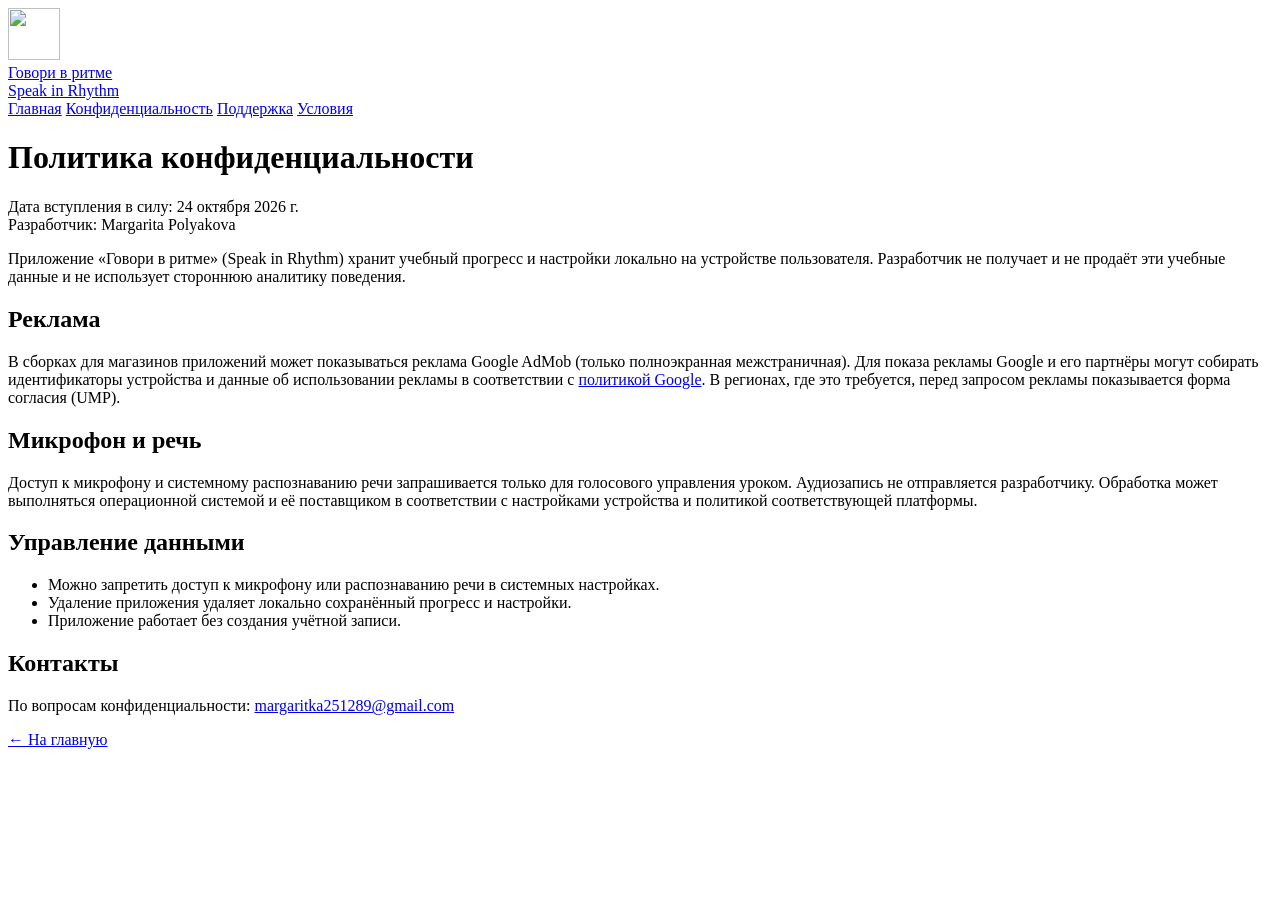
==== privacy.html @ 6a0f1fd0 "Add files via upload" ====
<!DOCTYPE html>
<html lang="ru">
<head>
  <meta charset="utf-8" />
  <meta name="viewport" content="width=device-width, initial-scale=1" />
  <title>Политика конфиденциальности — Говори в ритме</title>
  <meta name="description" content="Политика конфиденциальности приложения Говори в ритме." />
  <link rel="icon" href="assets/favicon.png" />
  <link rel="stylesheet" href="assets/style.css" />
</head>
<body>
  <header>
    <a class="brand" href="index.html">
      <img src="assets/favicon.png" alt="" width="52" height="52" />
      <div>
        <div class="brand-title">Говори в ритме</div>
        <div class="brand-sub">Speak in Rhythm</div>
      </div>
    </a>
    <nav>
      <a href="index.html">Главная</a>
      <a href="privacy.html">Конфиденциальность</a>
      <a href="support.html">Поддержка</a>
      <a href="terms.html">Условия</a>
    </nav>
  </header>

  <main class="card">
    <h1>Политика конфиденциальности</h1>
    <p class="meta">Дата вступления в силу: 24 октября 2026&nbsp;г.<br />
      Разработчик: Margarita Polyakova</p>

    <p>
      Приложение «Говори в ритме» (Speak in Rhythm) хранит учебный прогресс и настройки
      локально на устройстве пользователя. Разработчик не получает и не продаёт эти учебные
      данные и не использует стороннюю аналитику поведения.
    </p>

    <h2>Реклама</h2>
    <p>
      В сборках для магазинов приложений может показываться реклама Google AdMob
      (только полноэкранная межстраничная). Для показа рекламы Google и его партнёры могут
      собирать идентификаторы устройства и данные об использовании рекламы в соответствии с
      <a href="https://policies.google.com/privacy" rel="noopener noreferrer">политикой Google</a>.
      В регионах, где это требуется, перед запросом рекламы показывается форма согласия (UMP).
    </p>

    <h2>Микрофон и речь</h2>
    <p>
      Доступ к микрофону и системному распознаванию речи запрашивается только для голосового
      управления уроком. Аудиозапись не отправляется разработчику. Обработка может выполняться
      операционной системой и её поставщиком в соответствии с настройками устройства и политикой
      соответствующей платформы.
    </p>

    <h2>Управление данными</h2>
    <ul>
      <li>Можно запретить доступ к микрофону или распознаванию речи в системных настройках.</li>
      <li>Удаление приложения удаляет локально сохранённый прогресс и настройки.</li>
      <li>Приложение работает без создания учётной записи.</li>
    </ul>

    <h2>Контакты</h2>
    <p>
      По вопросам конфиденциальности:
      <a href="mailto:margaritka251289@gmail.com">margaritka251289@gmail.com</a>
    </p>
  </main>

  <footer>
    <a href="index.html">← На главную</a>
  </footer>
</body>
</html>
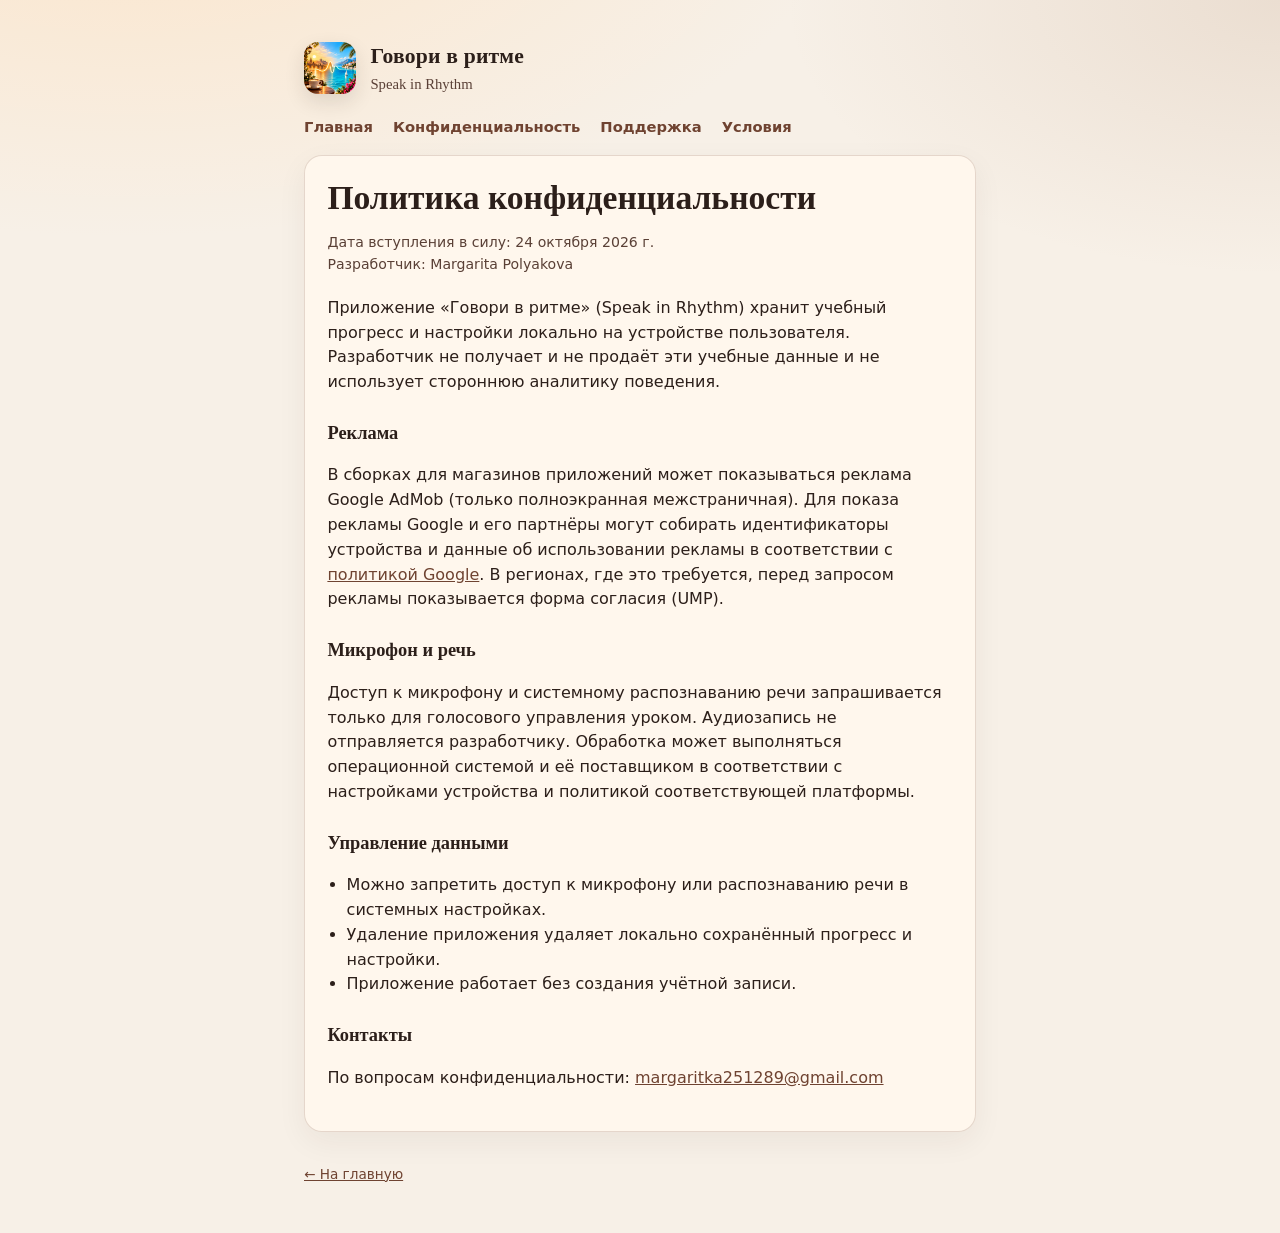
==== commit 2153314f: "Add files via upload" ====
--- a/privacy.html
+++ b/privacy.html
@@ -5,13 +5,13 @@
   <meta name="viewport" content="width=device-width, initial-scale=1" />
   <title>Политика конфиденциальности — Говори в ритме</title>
   <meta name="description" content="Политика конфиденциальности приложения Говори в ритме." />
-  <link rel="icon" href="assets/favicon.png" />
-  <link rel="stylesheet" href="assets/style.css" />
+  <link rel="icon" href="favicon.png" />
+  <link rel="stylesheet" href="style.css" />
 </head>
 <body>
   <header>
     <a class="brand" href="index.html">
-      <img src="assets/favicon.png" alt="" width="52" height="52" />
+      <img src="favicon.png" alt="" width="52" height="52" />
       <div>
         <div class="brand-title">Говори в ритме</div>
         <div class="brand-sub">Speak in Rhythm</div>
--- a/style.css
+++ b/style.css
@@ -0,0 +1,169 @@
+:root {
+  --bg: #f7f0e7;
+  --ink: #2c1f1a;
+  --muted: #5a4036;
+  --card: rgba(255, 248, 238, 0.92);
+  --accent: #6f4331;
+  --line: rgba(111, 67, 49, 0.18);
+  --max: 42rem;
+}
+
+* {
+  box-sizing: border-box;
+}
+
+html {
+  scroll-behavior: smooth;
+}
+
+body {
+  margin: 0;
+  font-family: "Iowan Old Style", "Palatino Linotype", Palatino, Georgia, serif;
+  color: var(--ink);
+  background:
+    radial-gradient(1200px 600px at 10% -10%, rgba(255, 220, 180, 0.55), transparent 60%),
+    radial-gradient(900px 500px at 100% 0%, rgba(180, 140, 110, 0.18), transparent 55%),
+    var(--bg);
+  line-height: 1.55;
+  min-height: 100vh;
+}
+
+a {
+  color: var(--accent);
+}
+
+header,
+main,
+footer {
+  width: min(100% - 2rem, var(--max));
+  margin-inline: auto;
+}
+
+header {
+  padding: 2.5rem 0 1rem;
+}
+
+.brand {
+  display: flex;
+  gap: 0.9rem;
+  align-items: center;
+  text-decoration: none;
+  color: inherit;
+}
+
+.brand img {
+  width: 52px;
+  height: 52px;
+  border-radius: 14px;
+  box-shadow: 0 8px 20px rgba(44, 31, 26, 0.12);
+}
+
+.brand-title {
+  font-size: 1.35rem;
+  font-weight: 700;
+  letter-spacing: 0.01em;
+}
+
+.brand-sub {
+  color: var(--muted);
+  font-size: 0.92rem;
+}
+
+nav {
+  display: flex;
+  flex-wrap: wrap;
+  gap: 0.75rem 1.25rem;
+  margin-top: 1.25rem;
+  font-family: system-ui, -apple-system, sans-serif;
+  font-size: 0.92rem;
+}
+
+nav a {
+  text-decoration: none;
+  font-weight: 600;
+}
+
+nav a:hover {
+  text-decoration: underline;
+}
+
+.card {
+  background: var(--card);
+  border: 1px solid var(--line);
+  border-radius: 18px;
+  padding: 1.35rem 1.4rem 1.5rem;
+  box-shadow: 0 10px 30px rgba(44, 31, 26, 0.06);
+}
+
+h1 {
+  font-size: clamp(1.6rem, 4vw, 2.1rem);
+  line-height: 1.2;
+  margin: 0 0 0.75rem;
+}
+
+h2 {
+  font-size: 1.15rem;
+  margin: 1.5rem 0 0.5rem;
+}
+
+p,
+li {
+  color: var(--ink);
+}
+
+.lead,
+.meta,
+li,
+p {
+  font-family: system-ui, -apple-system, "Segoe UI", sans-serif;
+}
+
+.lead {
+  color: var(--muted);
+  font-size: 1.02rem;
+  margin: 0 0 1rem;
+}
+
+.meta {
+  color: var(--muted);
+  font-size: 0.88rem;
+  margin-bottom: 1.25rem;
+}
+
+ul {
+  padding-left: 1.2rem;
+}
+
+footer {
+  padding: 2rem 0 3rem;
+  color: var(--muted);
+  font-family: system-ui, -apple-system, sans-serif;
+  font-size: 0.85rem;
+}
+
+.links {
+  display: grid;
+  gap: 0.85rem;
+  margin-top: 1.25rem;
+}
+
+.links a {
+  display: block;
+  text-decoration: none;
+  background: #fffaf3;
+  border: 1px solid var(--line);
+  border-radius: 14px;
+  padding: 0.95rem 1rem;
+  color: inherit;
+}
+
+.links a strong {
+  display: block;
+  color: var(--accent);
+  margin-bottom: 0.2rem;
+}
+
+.links a span {
+  color: var(--muted);
+  font-size: 0.92rem;
+}
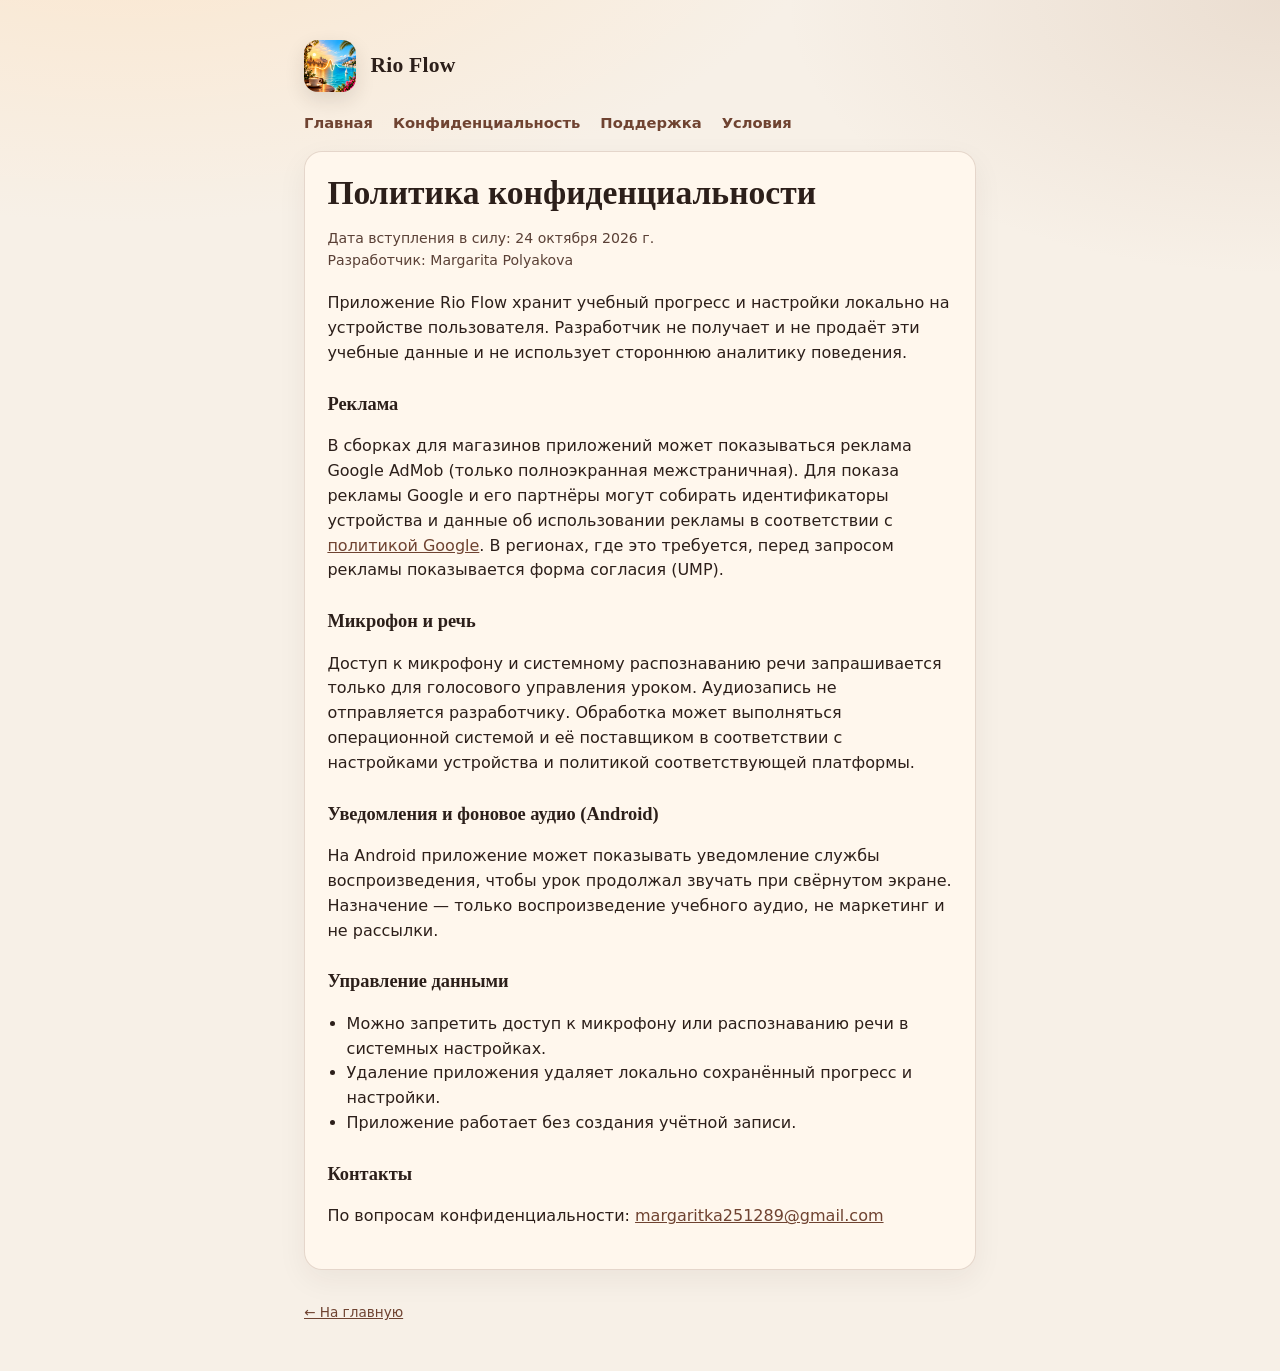
==== commit 63f4210d: "Add files via upload" ====
--- a/privacy.html
+++ b/privacy.html
@@ -3,8 +3,8 @@
 <head>
   <meta charset="utf-8" />
   <meta name="viewport" content="width=device-width, initial-scale=1" />
-  <title>Политика конфиденциальности — Говори в ритме</title>
-  <meta name="description" content="Политика конфиденциальности приложения Говори в ритме." />
+  <title>Политика конфиденциальности — Rio Flow</title>
+  <meta name="description" content="Политика конфиденциальности приложения Rio Flow." />
   <link rel="icon" href="favicon.png" />
   <link rel="stylesheet" href="style.css" />
 </head>
@@ -13,8 +13,7 @@
     <a class="brand" href="index.html">
       <img src="favicon.png" alt="" width="52" height="52" />
       <div>
-        <div class="brand-title">Говори в ритме</div>
-        <div class="brand-sub">Speak in Rhythm</div>
+        <div class="brand-title">Rio Flow</div>
       </div>
     </a>
     <nav>
@@ -31,7 +30,7 @@
       Разработчик: Margarita Polyakova</p>
 
     <p>
-      Приложение «Говори в ритме» (Speak in Rhythm) хранит учебный прогресс и настройки
+      Приложение Rio Flow хранит учебный прогресс и настройки
       локально на устройстве пользователя. Разработчик не получает и не продаёт эти учебные
       данные и не использует стороннюю аналитику поведения.
     </p>
@@ -53,6 +52,13 @@
       соответствующей платформы.
     </p>
 
+    <h2>Уведомления и фоновое аудио (Android)</h2>
+    <p>
+      На Android приложение может показывать уведомление службы воспроизведения, чтобы урок
+      продолжал звучать при свёрнутом экране. Назначение — только воспроизведение учебного аудио,
+      не маркетинг и не рассылки.
+    </p>
+
     <h2>Управление данными</h2>
     <ul>
       <li>Можно запретить доступ к микрофону или распознаванию речи в системных настройках.</li>
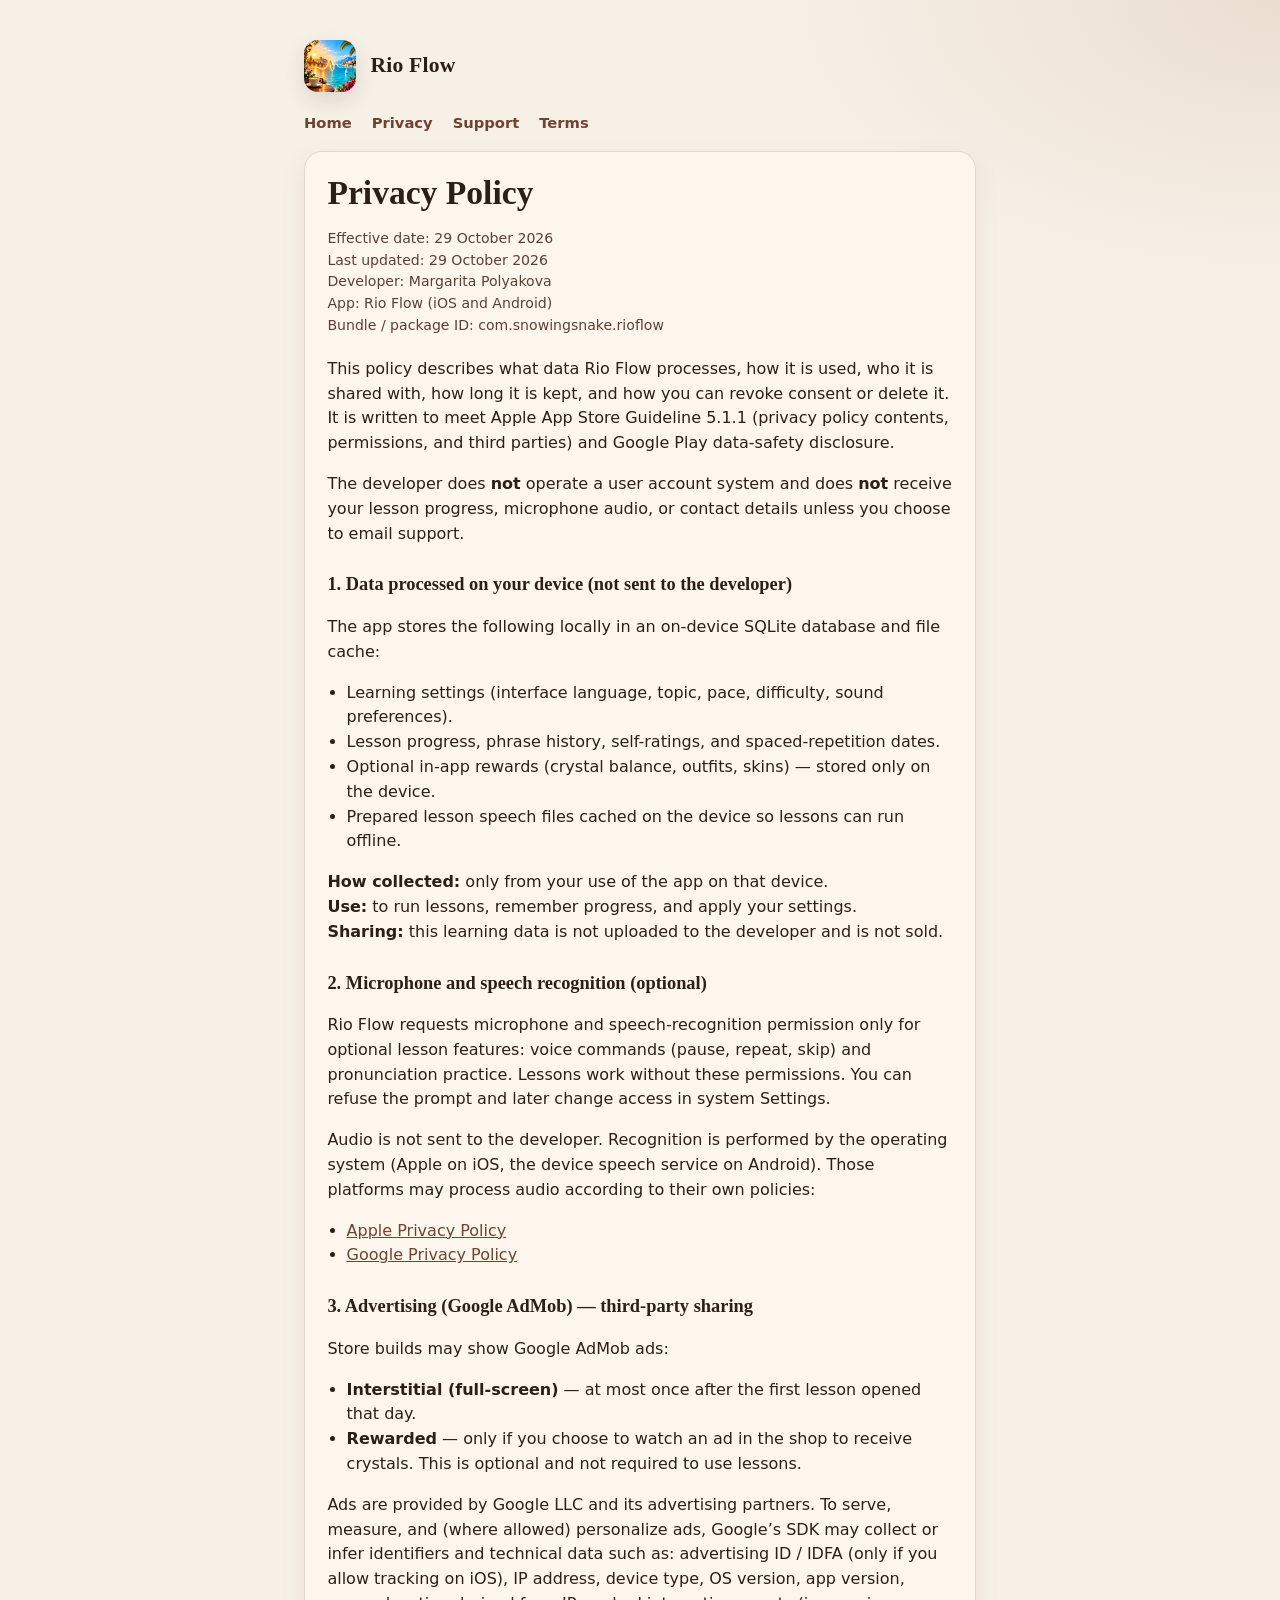
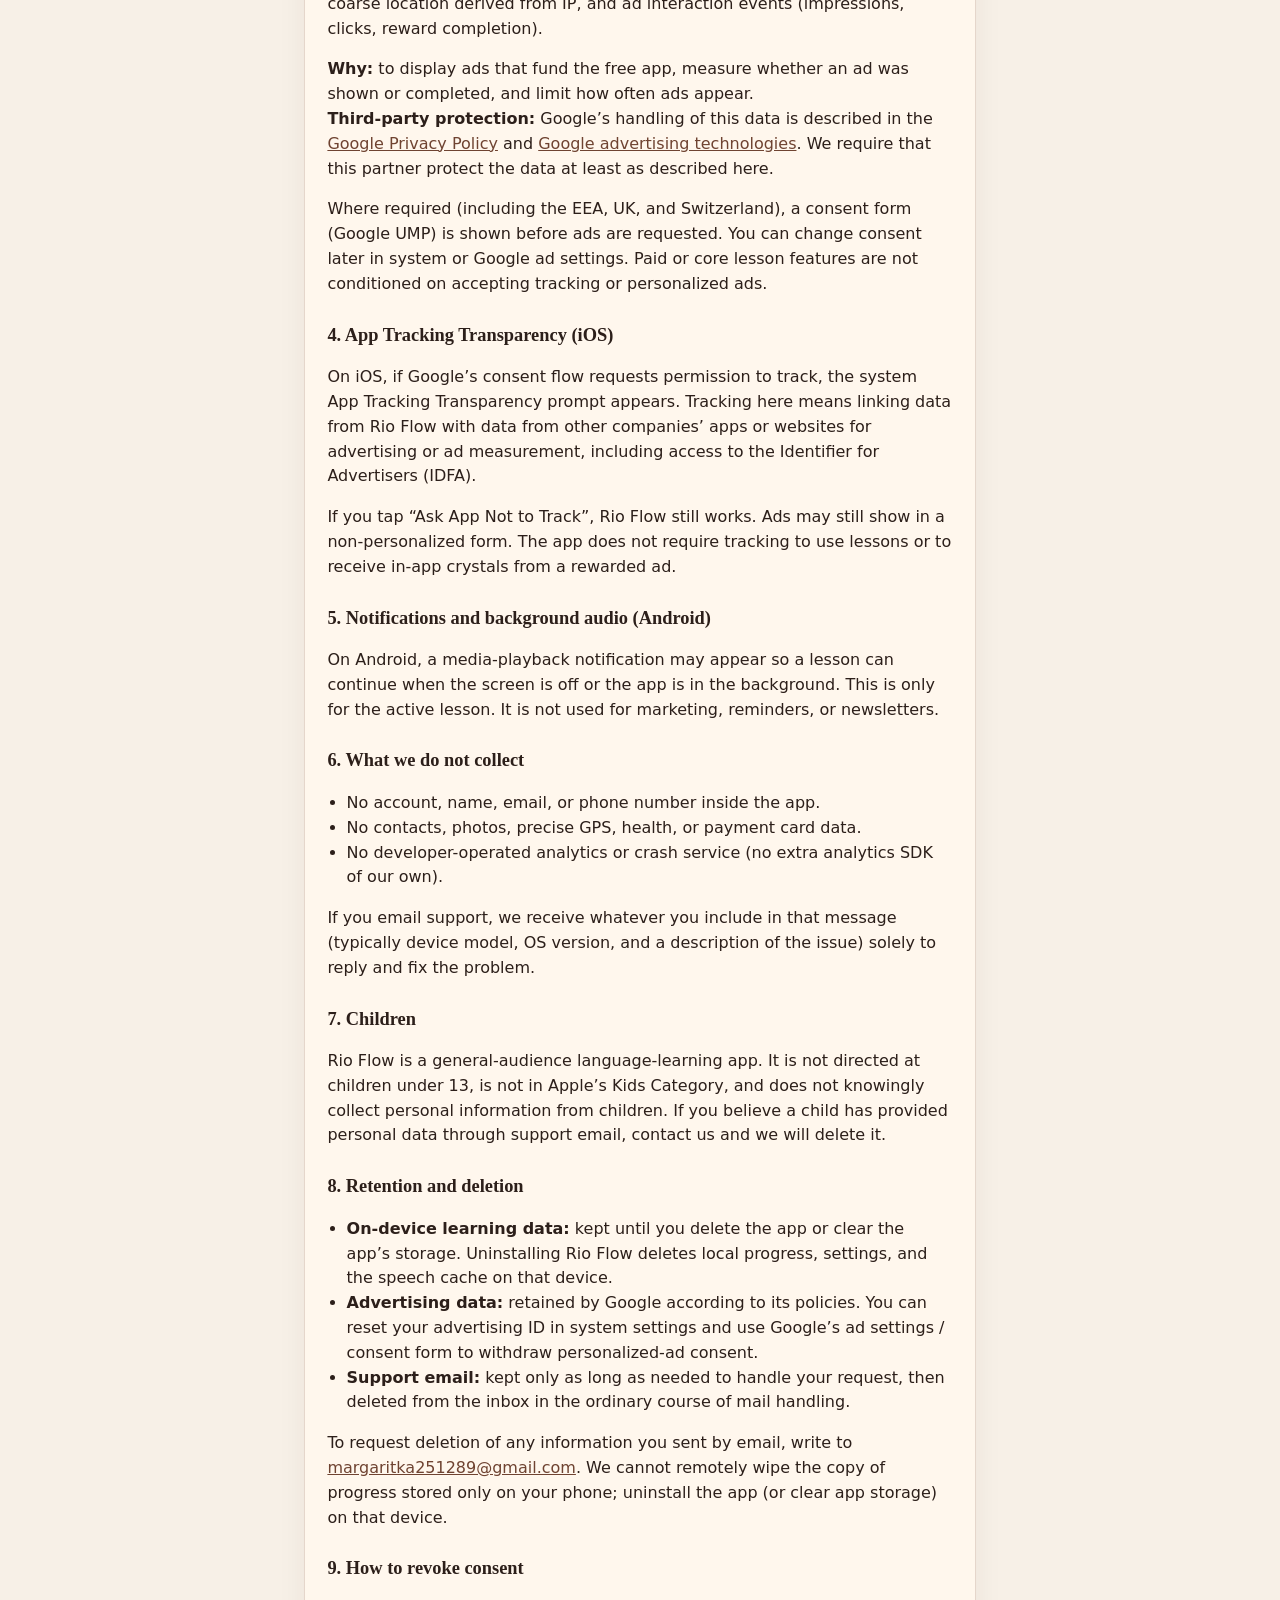
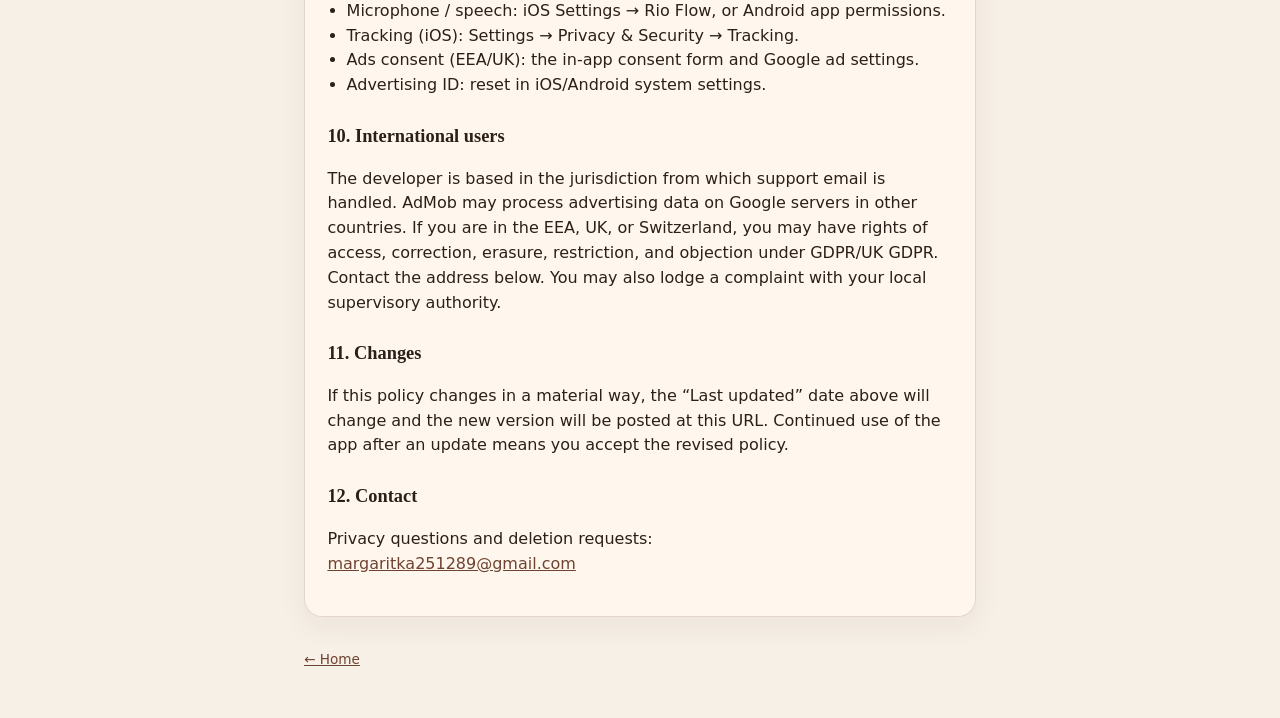
==== commit 4772cd0e: "Add files via upload" ====
--- a/privacy.html
+++ b/privacy.html
@@ -1,10 +1,10 @@
 <!DOCTYPE html>
-<html lang="ru">
+<html lang="en">
 <head>
   <meta charset="utf-8" />
   <meta name="viewport" content="width=device-width, initial-scale=1" />
-  <title>Политика конфиденциальности — Rio Flow</title>
-  <meta name="description" content="Политика конфиденциальности приложения Rio Flow." />
+  <title>Privacy Policy — Rio Flow</title>
+  <meta name="description" content="Privacy Policy for the Rio Flow language-learning app." />
   <link rel="icon" href="favicon.png" />
   <link rel="stylesheet" href="style.css" />
 </head>
@@ -17,64 +17,180 @@
       </div>
     </a>
     <nav>
-      <a href="index.html">Главная</a>
-      <a href="privacy.html">Конфиденциальность</a>
-      <a href="support.html">Поддержка</a>
-      <a href="terms.html">Условия</a>
+      <a href="index.html">Home</a>
+      <a href="privacy.html">Privacy</a>
+      <a href="support.html">Support</a>
+      <a href="terms.html">Terms</a>
     </nav>
   </header>
 
   <main class="card">
-    <h1>Политика конфиденциальности</h1>
-    <p class="meta">Дата вступления в силу: 24 октября 2026&nbsp;г.<br />
-      Разработчик: Margarita Polyakova</p>
+    <h1>Privacy Policy</h1>
+    <p class="meta">
+      Effective date: 29 October 2026<br />
+      Last updated: 29 October 2026<br />
+      Developer: Margarita Polyakova<br />
+      App: Rio Flow (iOS and Android)<br />
+      Bundle / package ID: com.snowingsnake.rioflow
+    </p>
 
     <p>
-      Приложение Rio Flow хранит учебный прогресс и настройки
-      локально на устройстве пользователя. Разработчик не получает и не продаёт эти учебные
-      данные и не использует стороннюю аналитику поведения.
+      This policy describes what data Rio Flow processes, how it is used, who it is shared with,
+      how long it is kept, and how you can revoke consent or delete it. It is written to meet
+      Apple App Store Guideline 5.1.1 (privacy policy contents, permissions, and third parties)
+      and Google Play data-safety disclosure.
+    </p>
+    <p>
+      The developer does <strong>not</strong> operate a user account system and does
+      <strong>not</strong> receive your lesson progress, microphone audio, or contact details
+      unless you choose to email support.
     </p>
 
-    <h2>Реклама</h2>
+    <h2>1. Data processed on your device (not sent to the developer)</h2>
+    <p>The app stores the following locally in an on-device SQLite database and file cache:</p>
+    <ul>
+      <li>Learning settings (interface language, topic, pace, difficulty, sound preferences).</li>
+      <li>Lesson progress, phrase history, self-ratings, and spaced-repetition dates.</li>
+      <li>Optional in-app rewards (crystal balance, outfits, skins) — stored only on the device.</li>
+      <li>Prepared lesson speech files cached on the device so lessons can run offline.</li>
+    </ul>
     <p>
-      В сборках для магазинов приложений может показываться реклама Google AdMob
-      (только полноэкранная межстраничная). Для показа рекламы Google и его партнёры могут
-      собирать идентификаторы устройства и данные об использовании рекламы в соответствии с
-      <a href="https://policies.google.com/privacy" rel="noopener noreferrer">политикой Google</a>.
-      В регионах, где это требуется, перед запросом рекламы показывается форма согласия (UMP).
+      <strong>How collected:</strong> only from your use of the app on that device.<br />
+      <strong>Use:</strong> to run lessons, remember progress, and apply your settings.<br />
+      <strong>Sharing:</strong> this learning data is not uploaded to the developer and is not sold.
     </p>
 
-    <h2>Микрофон и речь</h2>
+    <h2>2. Microphone and speech recognition (optional)</h2>
     <p>
-      Доступ к микрофону и системному распознаванию речи запрашивается только для голосового
-      управления уроком. Аудиозапись не отправляется разработчику. Обработка может выполняться
-      операционной системой и её поставщиком в соответствии с настройками устройства и политикой
-      соответствующей платформы.
+      Rio Flow requests microphone and speech-recognition permission only for optional lesson
+      features: voice commands (pause, repeat, skip) and pronunciation practice. Lessons work
+      without these permissions. You can refuse the prompt and later change access in system
+      Settings.
+    </p>
+    <p>
+      Audio is not sent to the developer. Recognition is performed by the operating system
+      (Apple on iOS, the device speech service on Android). Those platforms may process audio
+      according to their own policies:
+    </p>
+    <ul>
+      <li><a href="https://www.apple.com/legal/privacy/" rel="noopener noreferrer">Apple Privacy Policy</a></li>
+      <li><a href="https://policies.google.com/privacy" rel="noopener noreferrer">Google Privacy Policy</a></li>
+    </ul>
+
+    <h2>3. Advertising (Google AdMob) — third-party sharing</h2>
+    <p>
+      Store builds may show Google AdMob ads:
+    </p>
+    <ul>
+      <li><strong>Interstitial (full-screen)</strong> — at most once after the first lesson opened that day.</li>
+      <li><strong>Rewarded</strong> — only if you choose to watch an ad in the shop to receive crystals. This is optional and not required to use lessons.</li>
+    </ul>
+    <p>
+      Ads are provided by Google LLC and its advertising partners. To serve, measure, and (where
+      allowed) personalize ads, Google’s SDK may collect or infer identifiers and technical data
+      such as: advertising ID / IDFA (only if you allow tracking on iOS), IP address, device
+      type, OS version, app version, coarse location derived from IP, and ad interaction events
+      (impressions, clicks, reward completion).
+    </p>
+    <p>
+      <strong>Why:</strong> to display ads that fund the free app, measure whether an ad was shown
+      or completed, and limit how often ads appear.<br />
+      <strong>Third-party protection:</strong> Google’s handling of this data is described in the
+      <a href="https://policies.google.com/privacy" rel="noopener noreferrer">Google Privacy Policy</a>
+      and <a href="https://policies.google.com/technologies/ads" rel="noopener noreferrer">Google advertising technologies</a>.
+      We require that this partner protect the data at least as described here.
+    </p>
+    <p>
+      Where required (including the EEA, UK, and Switzerland), a consent form (Google UMP) is
+      shown before ads are requested. You can change consent later in system or Google ad settings.
+      Paid or core lesson features are not conditioned on accepting tracking or personalized ads.
     </p>
 
-    <h2>Уведомления и фоновое аудио (Android)</h2>
+    <h2>4. App Tracking Transparency (iOS)</h2>
     <p>
-      На Android приложение может показывать уведомление службы воспроизведения, чтобы урок
-      продолжал звучать при свёрнутом экране. Назначение — только воспроизведение учебного аудио,
-      не маркетинг и не рассылки.
+      On iOS, if Google’s consent flow requests permission to track, the system App Tracking
+      Transparency prompt appears. Tracking here means linking data from Rio Flow with data from
+      other companies’ apps or websites for advertising or ad measurement, including access to
+      the Identifier for Advertisers (IDFA).
+    </p>
+    <p>
+      If you tap “Ask App Not to Track”, Rio Flow still works. Ads may still show in a
+      non-personalized form. The app does not require tracking to use lessons or to receive
+      in-app crystals from a rewarded ad.
     </p>
 
-    <h2>Управление данными</h2>
+    <h2>5. Notifications and background audio (Android)</h2>
+    <p>
+      On Android, a media-playback notification may appear so a lesson can continue when the
+      screen is off or the app is in the background. This is only for the active lesson. It is
+      not used for marketing, reminders, or newsletters.
+    </p>
+
+    <h2>6. What we do not collect</h2>
     <ul>
-      <li>Можно запретить доступ к микрофону или распознаванию речи в системных настройках.</li>
-      <li>Удаление приложения удаляет локально сохранённый прогресс и настройки.</li>
-      <li>Приложение работает без создания учётной записи.</li>
+      <li>No account, name, email, or phone number inside the app.</li>
+      <li>No contacts, photos, precise GPS, health, or payment card data.</li>
+      <li>No developer-operated analytics or crash service (no extra analytics SDK of our own).</li>
+    </ul>
+    <p>
+      If you email support, we receive whatever you include in that message (typically device
+      model, OS version, and a description of the issue) solely to reply and fix the problem.
+    </p>
+
+    <h2>7. Children</h2>
+    <p>
+      Rio Flow is a general-audience language-learning app. It is not directed at children under
+      13, is not in Apple’s Kids Category, and does not knowingly collect personal information
+      from children. If you believe a child has provided personal data through support email,
+      contact us and we will delete it.
+    </p>
+
+    <h2>8. Retention and deletion</h2>
+    <ul>
+      <li><strong>On-device learning data:</strong> kept until you delete the app or clear the app’s storage. Uninstalling Rio Flow deletes local progress, settings, and the speech cache on that device.</li>
+      <li><strong>Advertising data:</strong> retained by Google according to its policies. You can reset your advertising ID in system settings and use Google’s ad settings / consent form to withdraw personalized-ad consent.</li>
+      <li><strong>Support email:</strong> kept only as long as needed to handle your request, then deleted from the inbox in the ordinary course of mail handling.</li>
+    </ul>
+    <p>
+      To request deletion of any information you sent by email, write to
+      <a href="mailto:margaritka251289@gmail.com">margaritka251289@gmail.com</a>.
+      We cannot remotely wipe the copy of progress stored only on your phone; uninstall the app
+      (or clear app storage) on that device.
+    </p>
+
+    <h2>9. How to revoke consent</h2>
+    <ul>
+      <li>Microphone / speech: iOS Settings → Rio Flow, or Android app permissions.</li>
+      <li>Tracking (iOS): Settings → Privacy &amp; Security → Tracking.</li>
+      <li>Ads consent (EEA/UK): the in-app consent form and Google ad settings.</li>
+      <li>Advertising ID: reset in iOS/Android system settings.</li>
     </ul>
 
-    <h2>Контакты</h2>
+    <h2>10. International users</h2>
     <p>
-      По вопросам конфиденциальности:
+      The developer is based in the jurisdiction from which support email is handled. AdMob may
+      process advertising data on Google servers in other countries. If you are in the EEA, UK,
+      or Switzerland, you may have rights of access, correction, erasure, restriction, and
+      objection under GDPR/UK GDPR. Contact the address below. You may also lodge a complaint
+      with your local supervisory authority.
+    </p>
+
+    <h2>11. Changes</h2>
+    <p>
+      If this policy changes in a material way, the “Last updated” date above will change and
+      the new version will be posted at this URL. Continued use of the app after an update
+      means you accept the revised policy.
+    </p>
+
+    <h2>12. Contact</h2>
+    <p>
+      Privacy questions and deletion requests:<br />
       <a href="mailto:margaritka251289@gmail.com">margaritka251289@gmail.com</a>
     </p>
   </main>
 
   <footer>
-    <a href="index.html">← На главную</a>
+    <a href="index.html">← Home</a>
   </footer>
 </body>
 </html>
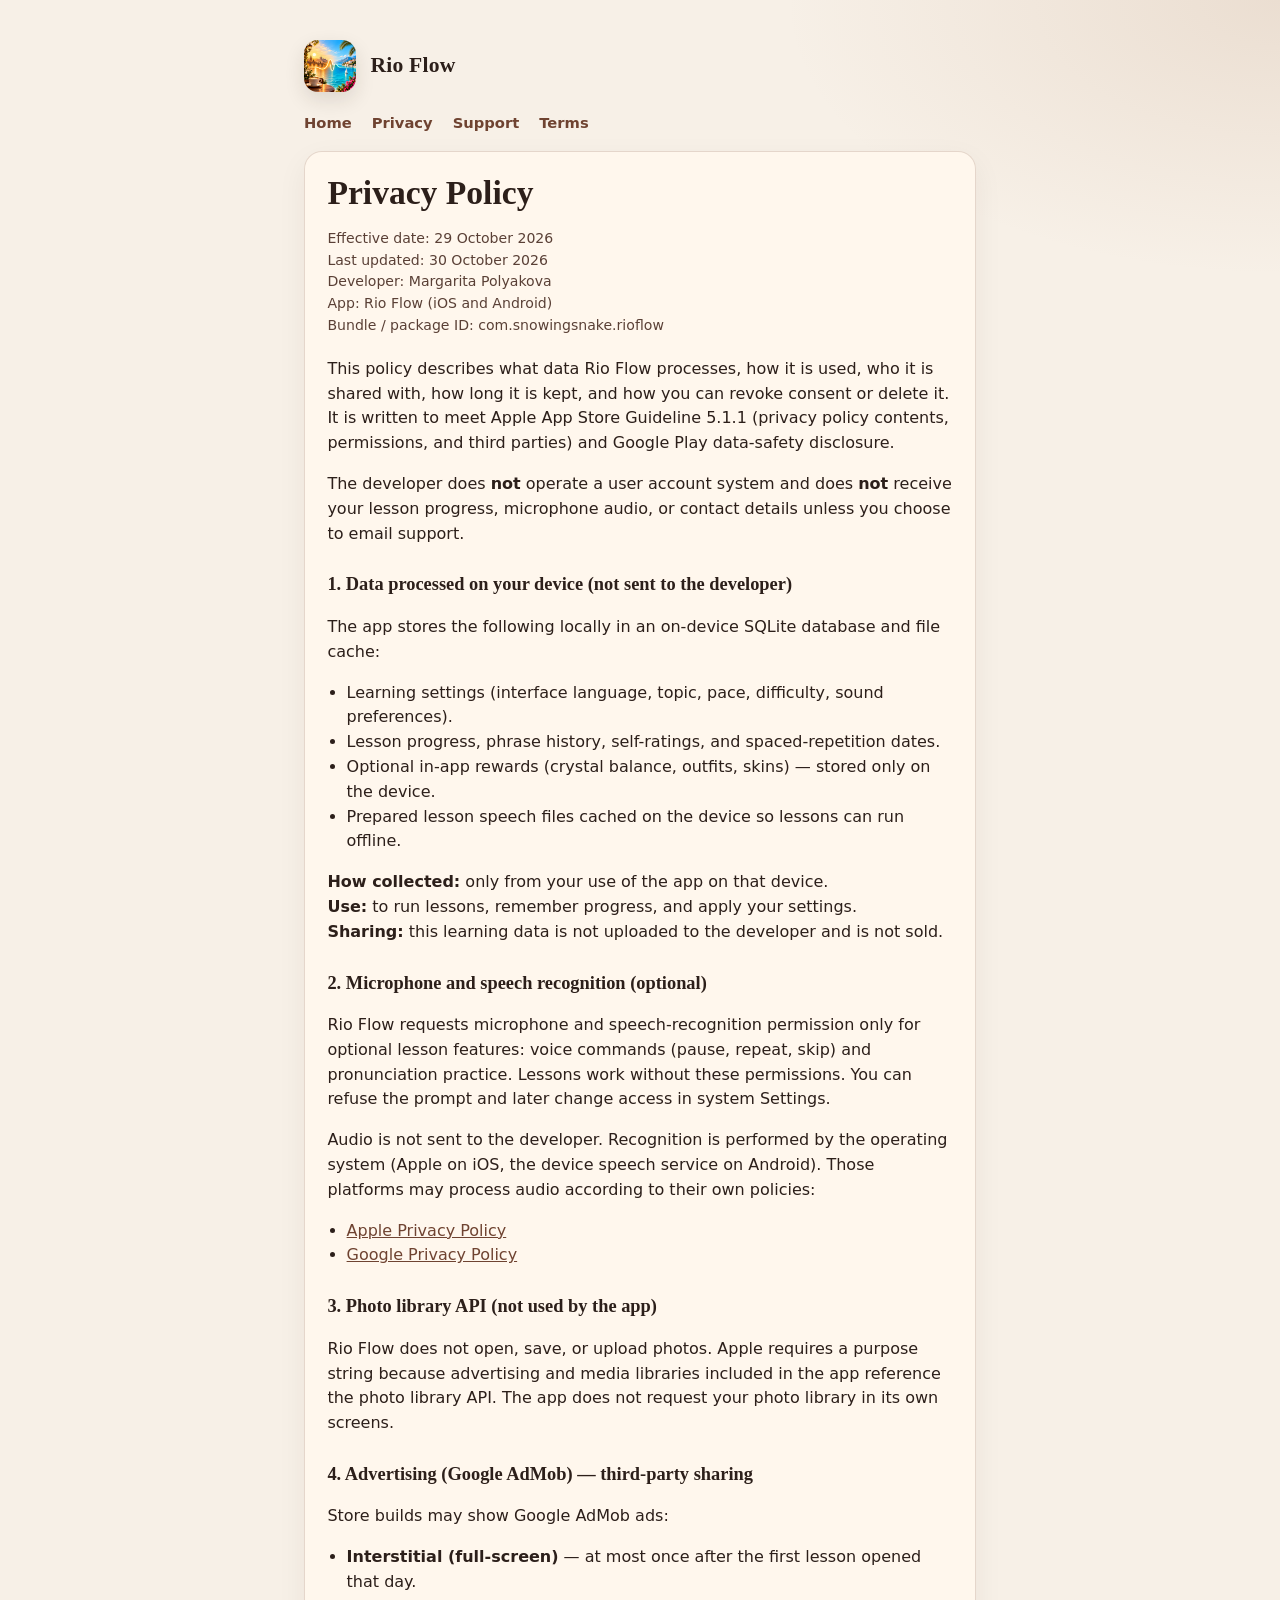
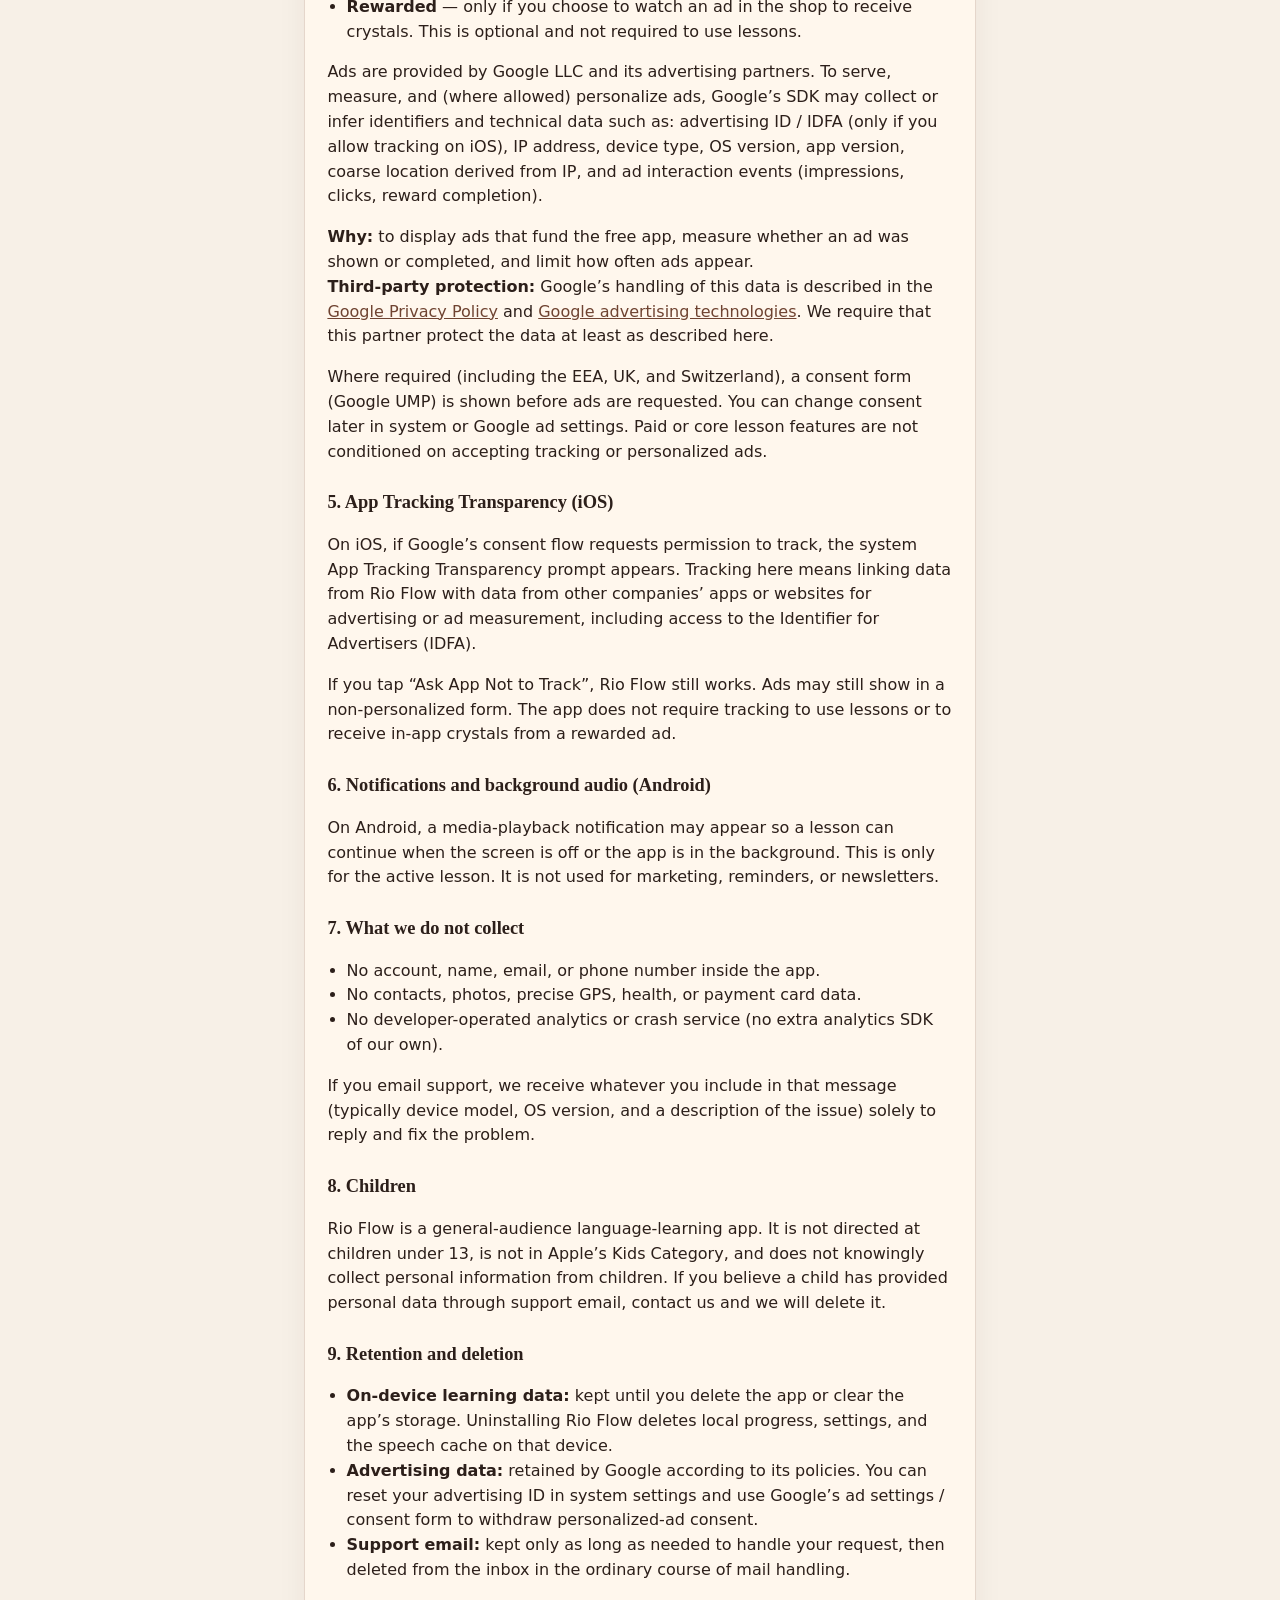
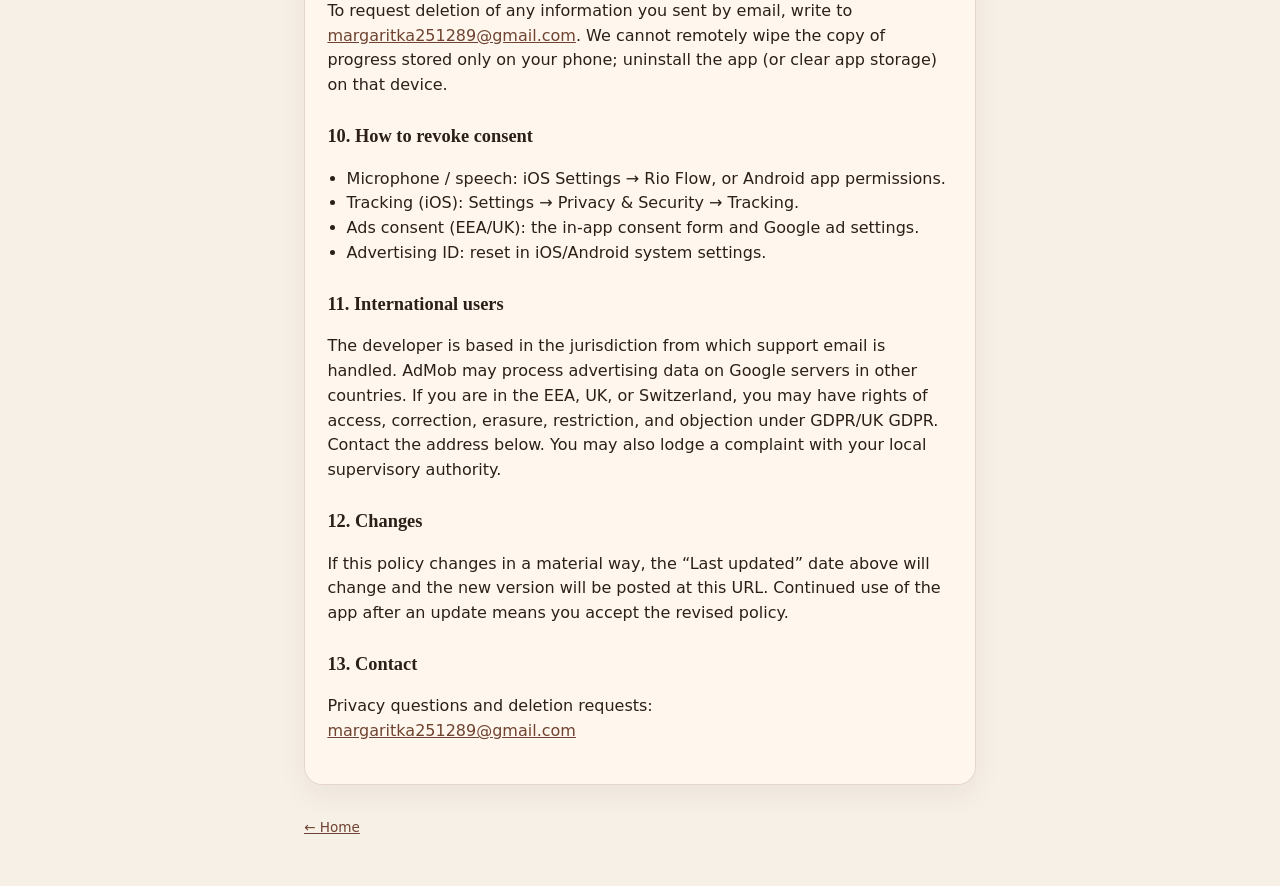
==== commit f4cd9e0d: "Add files via upload" ====
--- a/privacy.html
+++ b/privacy.html
@@ -28,7 +28,7 @@
     <h1>Privacy Policy</h1>
     <p class="meta">
       Effective date: 29 October 2026<br />
-      Last updated: 29 October 2026<br />
+      Last updated: 30 October 2026<br />
       Developer: Margarita Polyakova<br />
       App: Rio Flow (iOS and Android)<br />
       Bundle / package ID: com.snowingsnake.rioflow
@@ -77,7 +77,14 @@
       <li><a href="https://policies.google.com/privacy" rel="noopener noreferrer">Google Privacy Policy</a></li>
     </ul>
 
-    <h2>3. Advertising (Google AdMob) — third-party sharing</h2>
+    <h2>3. Photo library API (not used by the app)</h2>
+    <p>
+      Rio Flow does not open, save, or upload photos. Apple requires a purpose string because
+      advertising and media libraries included in the app reference the photo library API.
+      The app does not request your photo library in its own screens.
+    </p>
+
+    <h2>4. Advertising (Google AdMob) — third-party sharing</h2>
     <p>
       Store builds may show Google AdMob ads:
     </p>
@@ -106,7 +113,7 @@
       Paid or core lesson features are not conditioned on accepting tracking or personalized ads.
     </p>
 
-    <h2>4. App Tracking Transparency (iOS)</h2>
+    <h2>5. App Tracking Transparency (iOS)</h2>
     <p>
       On iOS, if Google’s consent flow requests permission to track, the system App Tracking
       Transparency prompt appears. Tracking here means linking data from Rio Flow with data from
@@ -119,14 +126,14 @@
       in-app crystals from a rewarded ad.
     </p>
 
-    <h2>5. Notifications and background audio (Android)</h2>
+    <h2>6. Notifications and background audio (Android)</h2>
     <p>
       On Android, a media-playback notification may appear so a lesson can continue when the
       screen is off or the app is in the background. This is only for the active lesson. It is
       not used for marketing, reminders, or newsletters.
     </p>
 
-    <h2>6. What we do not collect</h2>
+    <h2>7. What we do not collect</h2>
     <ul>
       <li>No account, name, email, or phone number inside the app.</li>
       <li>No contacts, photos, precise GPS, health, or payment card data.</li>
@@ -137,7 +144,7 @@
       model, OS version, and a description of the issue) solely to reply and fix the problem.
     </p>
 
-    <h2>7. Children</h2>
+    <h2>8. Children</h2>
     <p>
       Rio Flow is a general-audience language-learning app. It is not directed at children under
       13, is not in Apple’s Kids Category, and does not knowingly collect personal information
@@ -145,7 +152,7 @@
       contact us and we will delete it.
     </p>
 
-    <h2>8. Retention and deletion</h2>
+    <h2>9. Retention and deletion</h2>
     <ul>
       <li><strong>On-device learning data:</strong> kept until you delete the app or clear the app’s storage. Uninstalling Rio Flow deletes local progress, settings, and the speech cache on that device.</li>
       <li><strong>Advertising data:</strong> retained by Google according to its policies. You can reset your advertising ID in system settings and use Google’s ad settings / consent form to withdraw personalized-ad consent.</li>
@@ -158,7 +165,7 @@
       (or clear app storage) on that device.
     </p>
 
-    <h2>9. How to revoke consent</h2>
+    <h2>10. How to revoke consent</h2>
     <ul>
       <li>Microphone / speech: iOS Settings → Rio Flow, or Android app permissions.</li>
       <li>Tracking (iOS): Settings → Privacy &amp; Security → Tracking.</li>
@@ -166,7 +173,7 @@
       <li>Advertising ID: reset in iOS/Android system settings.</li>
     </ul>
 
-    <h2>10. International users</h2>
+    <h2>11. International users</h2>
     <p>
       The developer is based in the jurisdiction from which support email is handled. AdMob may
       process advertising data on Google servers in other countries. If you are in the EEA, UK,
@@ -175,14 +182,14 @@
       with your local supervisory authority.
     </p>
 
-    <h2>11. Changes</h2>
+    <h2>12. Changes</h2>
     <p>
       If this policy changes in a material way, the “Last updated” date above will change and
       the new version will be posted at this URL. Continued use of the app after an update
       means you accept the revised policy.
     </p>
 
-    <h2>12. Contact</h2>
+    <h2>13. Contact</h2>
     <p>
       Privacy questions and deletion requests:<br />
       <a href="mailto:margaritka251289@gmail.com">margaritka251289@gmail.com</a>
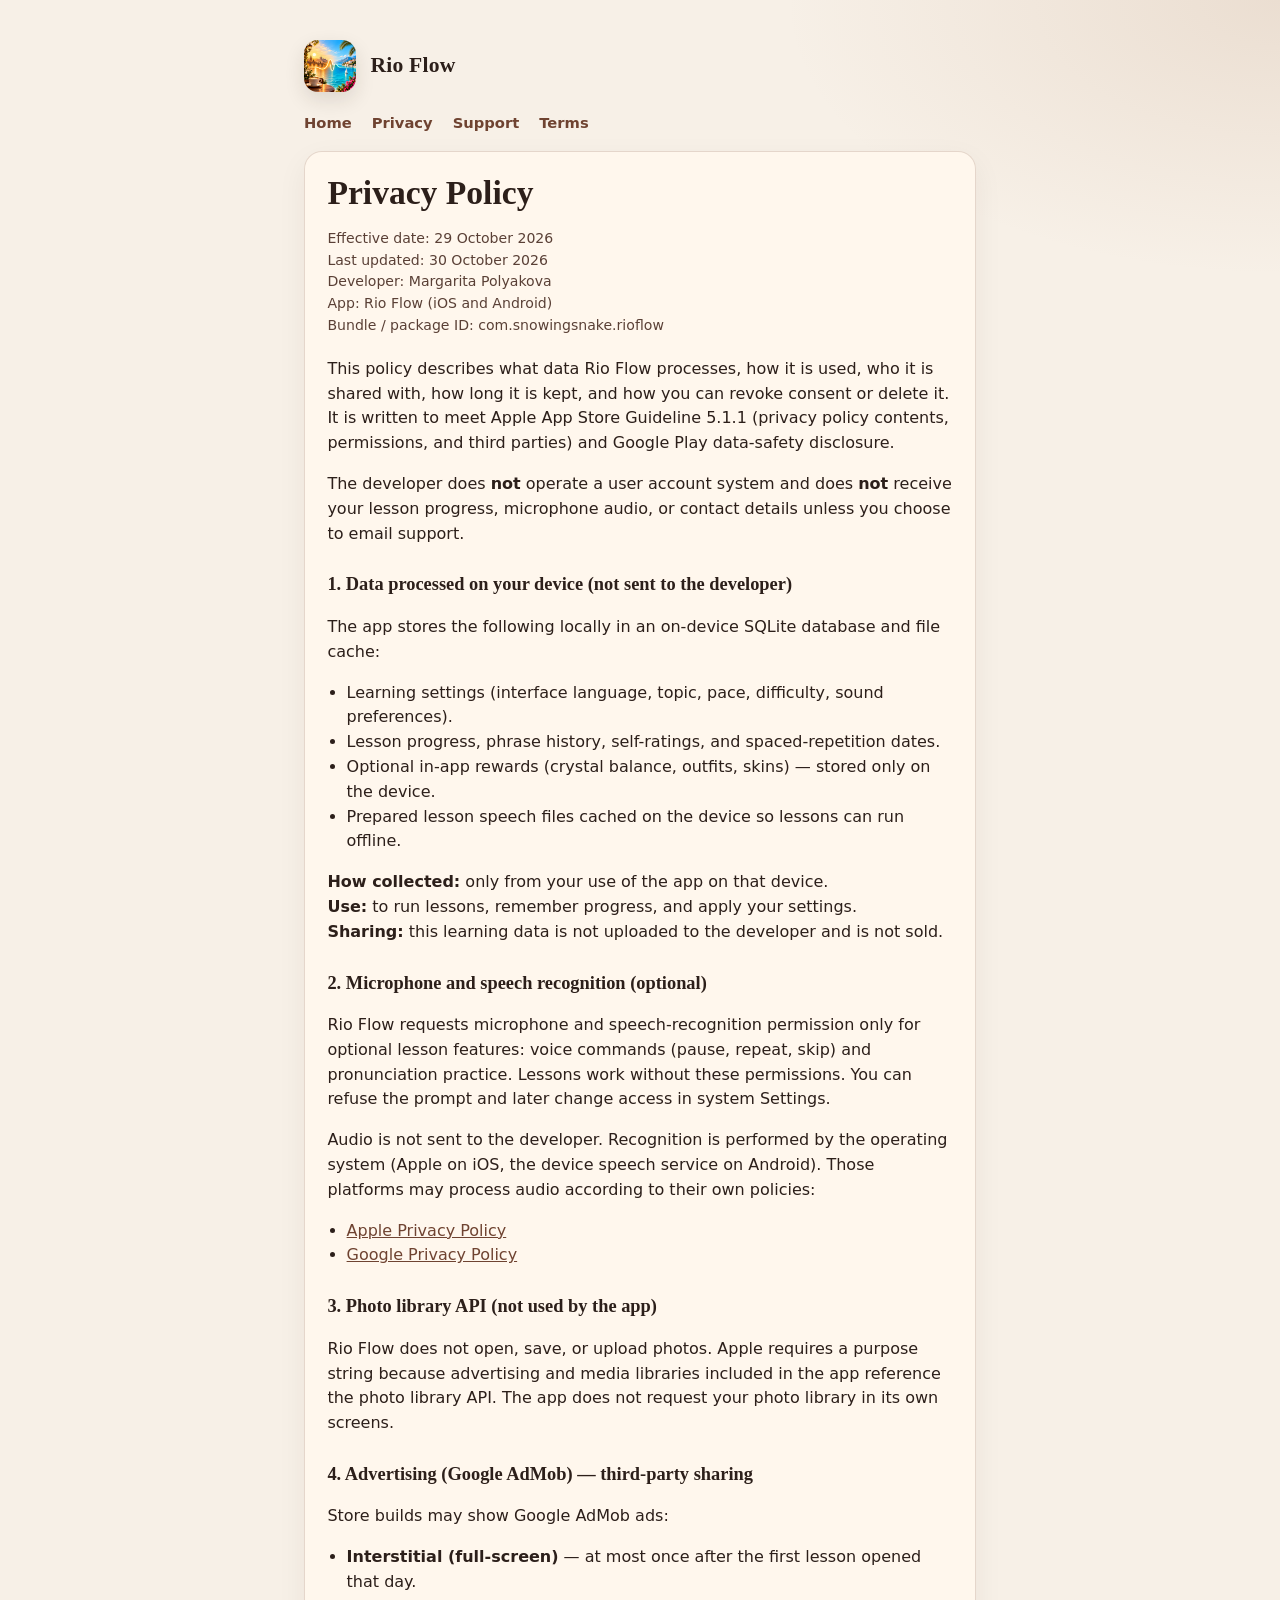
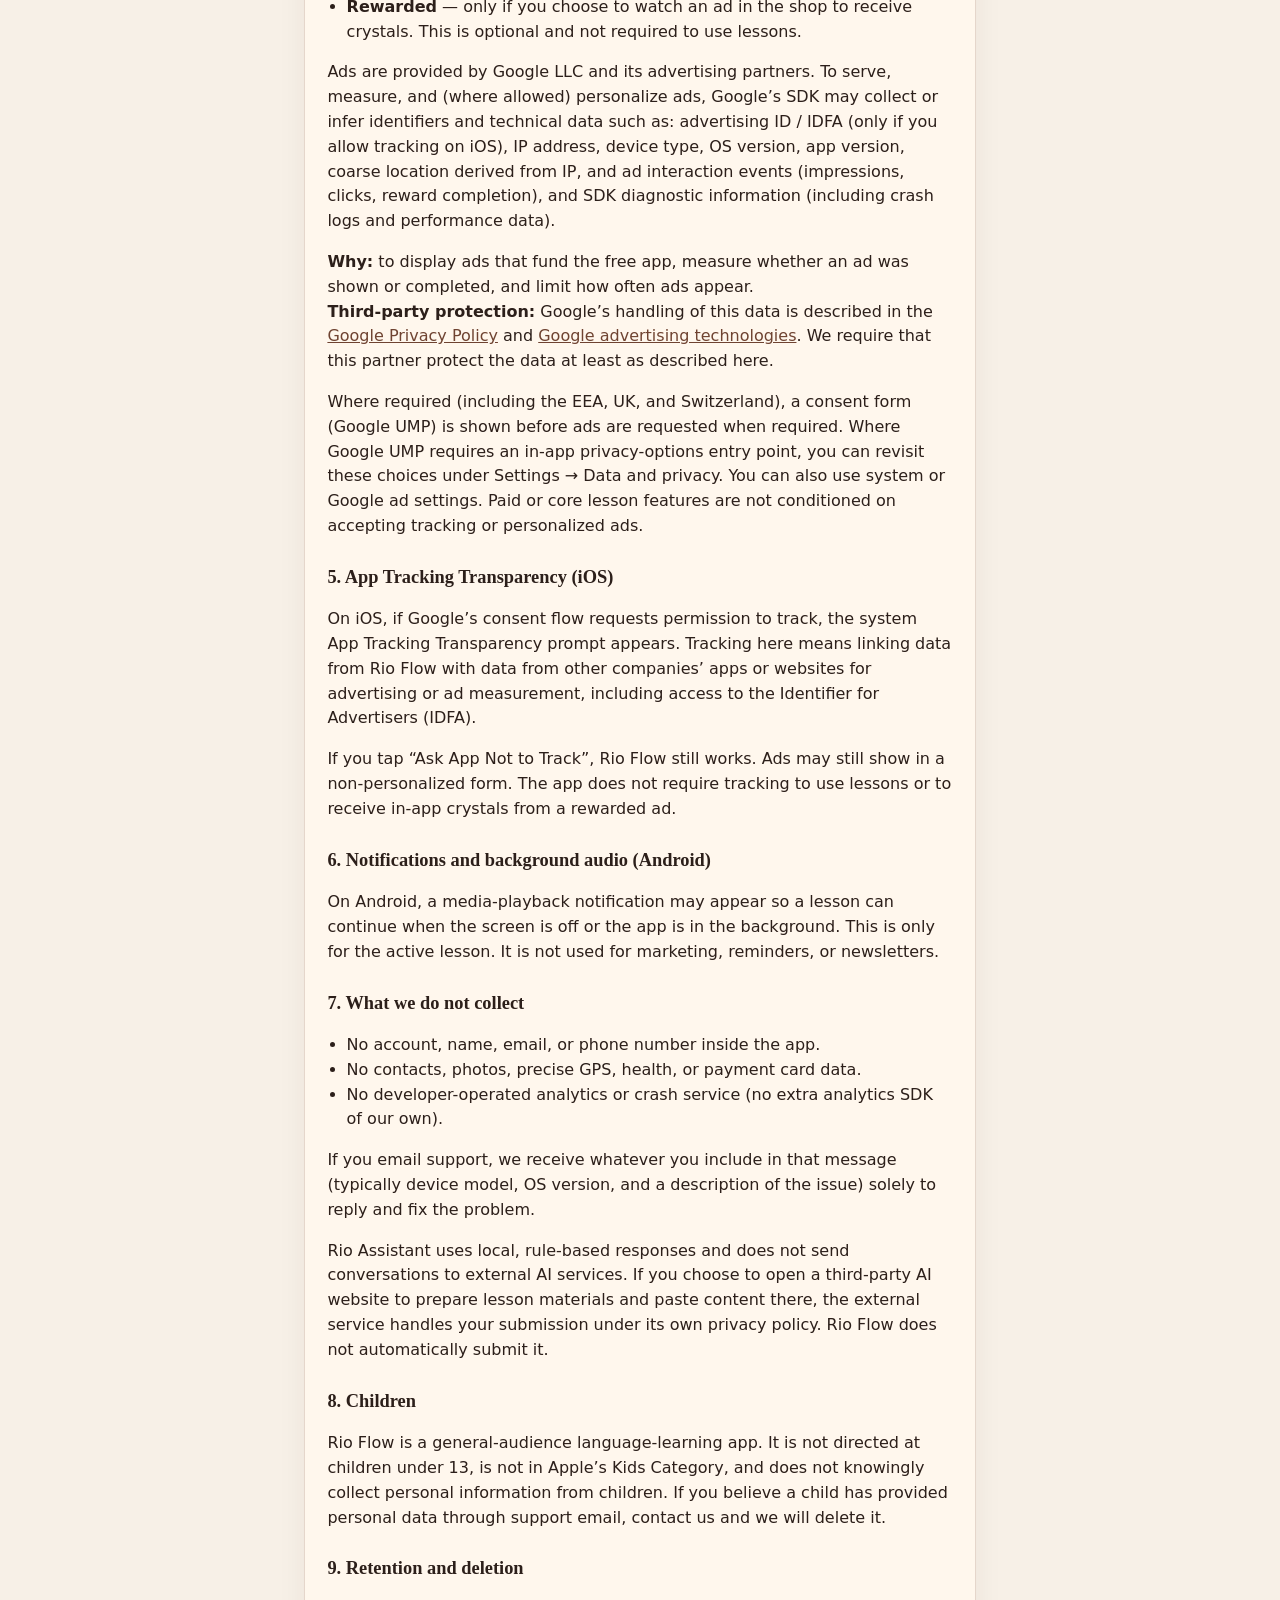
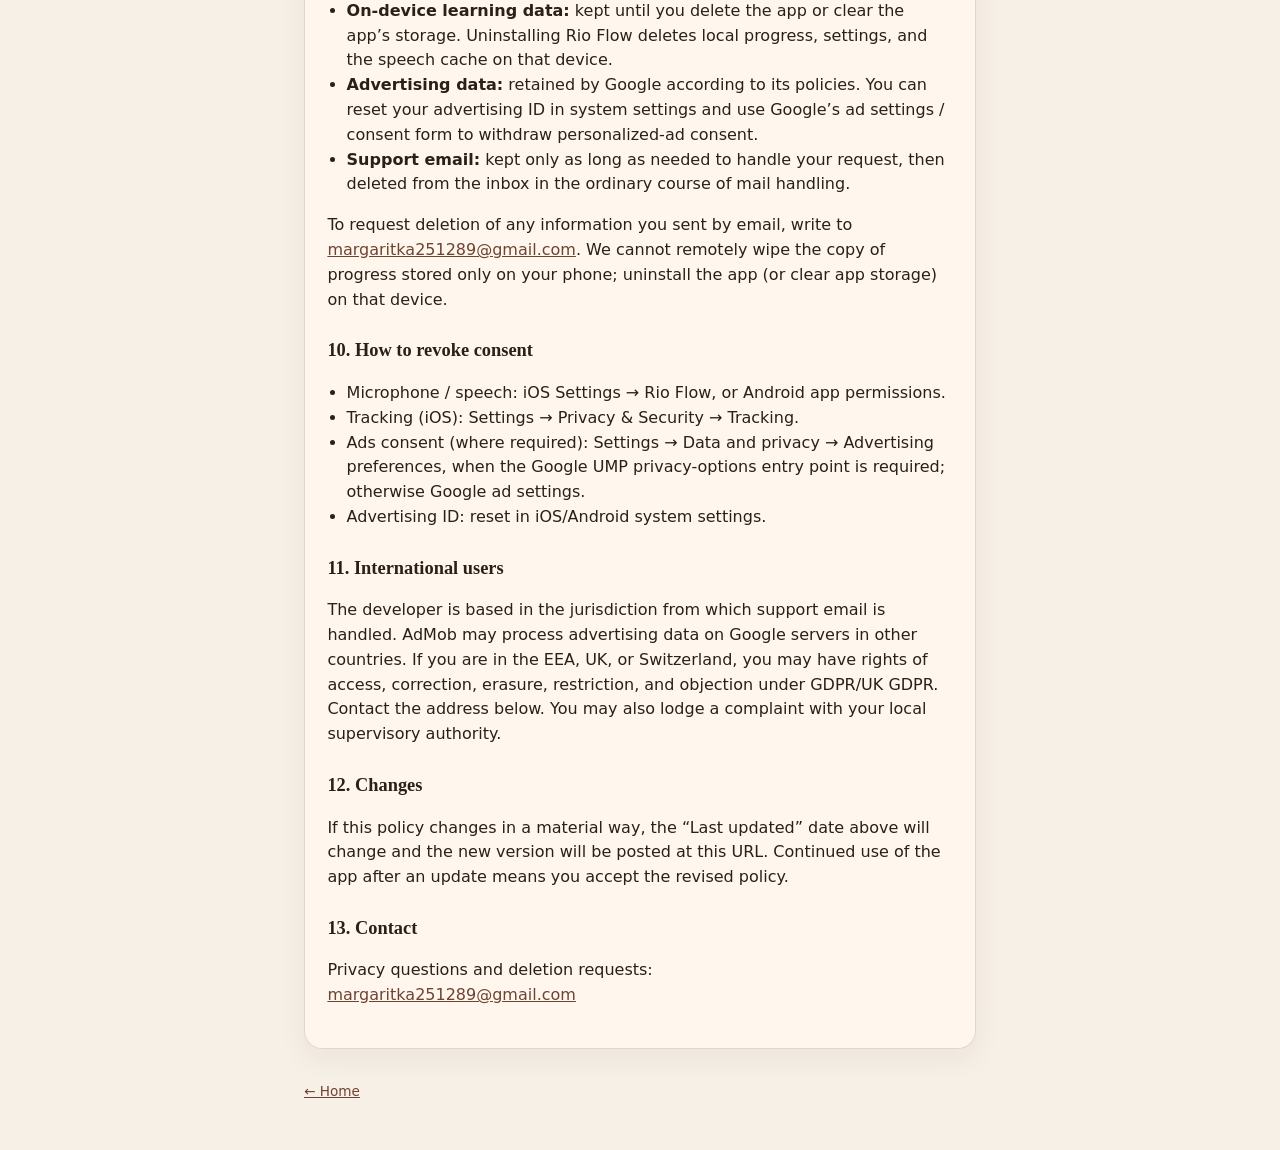
==== commit 2d37ae2e: "Add files via upload" ====
--- a/privacy.html
+++ b/privacy.html
@@ -97,7 +97,7 @@
       allowed) personalize ads, Google’s SDK may collect or infer identifiers and technical data
       such as: advertising ID / IDFA (only if you allow tracking on iOS), IP address, device
       type, OS version, app version, coarse location derived from IP, and ad interaction events
-      (impressions, clicks, reward completion).
+      (impressions, clicks, reward completion), and SDK diagnostic information (including crash logs and performance data).
     </p>
     <p>
       <strong>Why:</strong> to display ads that fund the free app, measure whether an ad was shown
@@ -109,7 +109,7 @@
     </p>
     <p>
       Where required (including the EEA, UK, and Switzerland), a consent form (Google UMP) is
-      shown before ads are requested. You can change consent later in system or Google ad settings.
+      shown before ads are requested when required. Where Google UMP requires an in-app privacy-options entry point, you can revisit these choices under Settings → Data and privacy. You can also use system or Google ad settings.
       Paid or core lesson features are not conditioned on accepting tracking or personalized ads.
     </p>
 
@@ -144,6 +144,10 @@
       model, OS version, and a description of the issue) solely to reply and fix the problem.
     </p>
 
+    <p>Rio Assistant uses local, rule-based responses and does not send conversations to external AI services.
+      If you choose to open a third-party AI website to prepare lesson materials and paste content there,
+      the external service handles your submission under its own privacy policy. Rio Flow does not automatically submit it.</p>
+
     <h2>8. Children</h2>
     <p>
       Rio Flow is a general-audience language-learning app. It is not directed at children under
@@ -169,7 +173,7 @@
     <ul>
       <li>Microphone / speech: iOS Settings → Rio Flow, or Android app permissions.</li>
       <li>Tracking (iOS): Settings → Privacy &amp; Security → Tracking.</li>
-      <li>Ads consent (EEA/UK): the in-app consent form and Google ad settings.</li>
+      <li>Ads consent (where required): Settings → Data and privacy → Advertising preferences, when the Google UMP privacy-options entry point is required; otherwise Google ad settings.</li>
       <li>Advertising ID: reset in iOS/Android system settings.</li>
     </ul>
 
